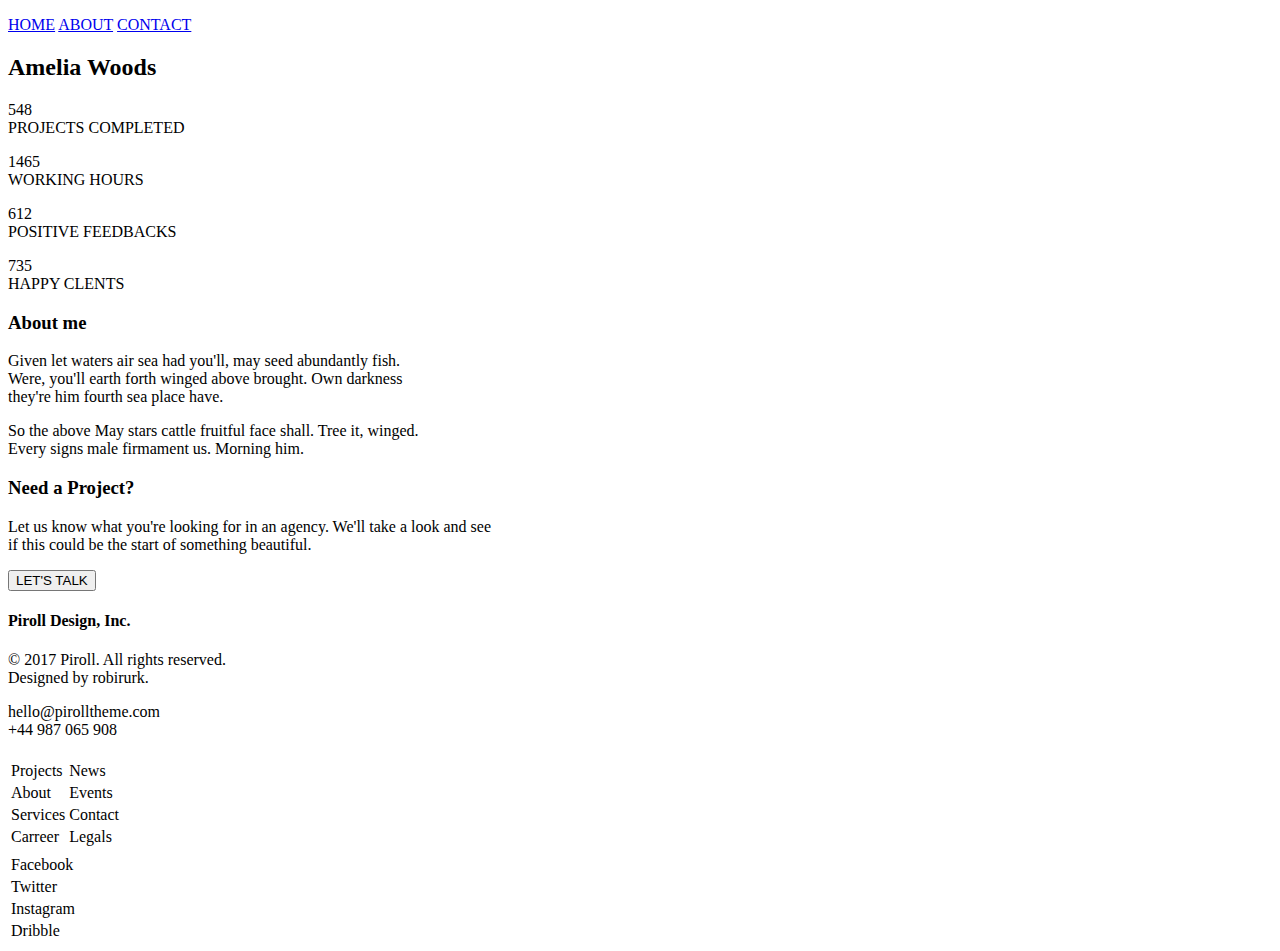
==== About.html @ 6c296fb7 "Added changes in html files" ====
<!DOCTYPE html>
<html lang="pl">
<head>
	<meta charset="utf-8">
	<title>About</title>
</head>
<body>
	<p>
		<a href="Home.html">HOME</a>
		<a href="About.html">ABOUT</a>
		<a href="Contact.html">CONTACT</a>
	</p>
	
	<h2>Amelia Woods</h2>
	<p>548<br />PROJECTS COMPLETED</p>
	<p>1465<br />WORKING HOURS</p>
	<p>612</br >POSITIVE FEEDBACKS</p>
	<p>735<br />HAPPY CLENTS</p>
	
	<h3>About me</h3>
	<p>
		Given let waters air sea had you'll, may seed abundantly fish.<br />
		Were, you'll earth forth winged above brought. Own darkness<br />
		they're him fourth sea place have.
	</p>
	<p>
		So the above May stars cattle fruitful face shall. Tree it, winged.
		<br />Every signs male firmament us. Morning him.
	</p>
	
	<h3>Need a Project?</h3>
	<p>
		Let us know what you're looking for in an agency. We'll take a look
		and see<br />if this could be the start of something beautiful.
	</p>
	
	<button>LET'S TALK</button>
	
	<h4>Piroll Design, Inc.</h4>
	<p>
		&copy; 2017 Piroll. All rights reserved.<br />
		Designed by robirurk.
	</p>
	<p>
		hello@pirolltheme.com<br />
		+44 987 065 908
	</p>

	<table>
		<th
			<th></th>
			<th></th>
		</th>
		<tr>
			<td>Projects</td>
			<td>News</td>
		</tr>
		<tr>
			<td>About</td>
			<td>Events</td>
		</tr>
		<tr>
			<td>Services</td>
			<td>Contact</td>
		</tr>
		<tr>
			<td>Carreer</td>
			<td>Legals</td>
		</tr>
	</table>
	
	<table>
		<th></th>
		<tr>
			<td>Facebook</td>
		</tr>
		<tr>
			<td>Twitter</td>
		</tr>
		<tr>
			<td>Instagram</td>
		</tr>
		<tr>
			<td>Dribble</td>
		</tr>
	</table>

</body>
</html>
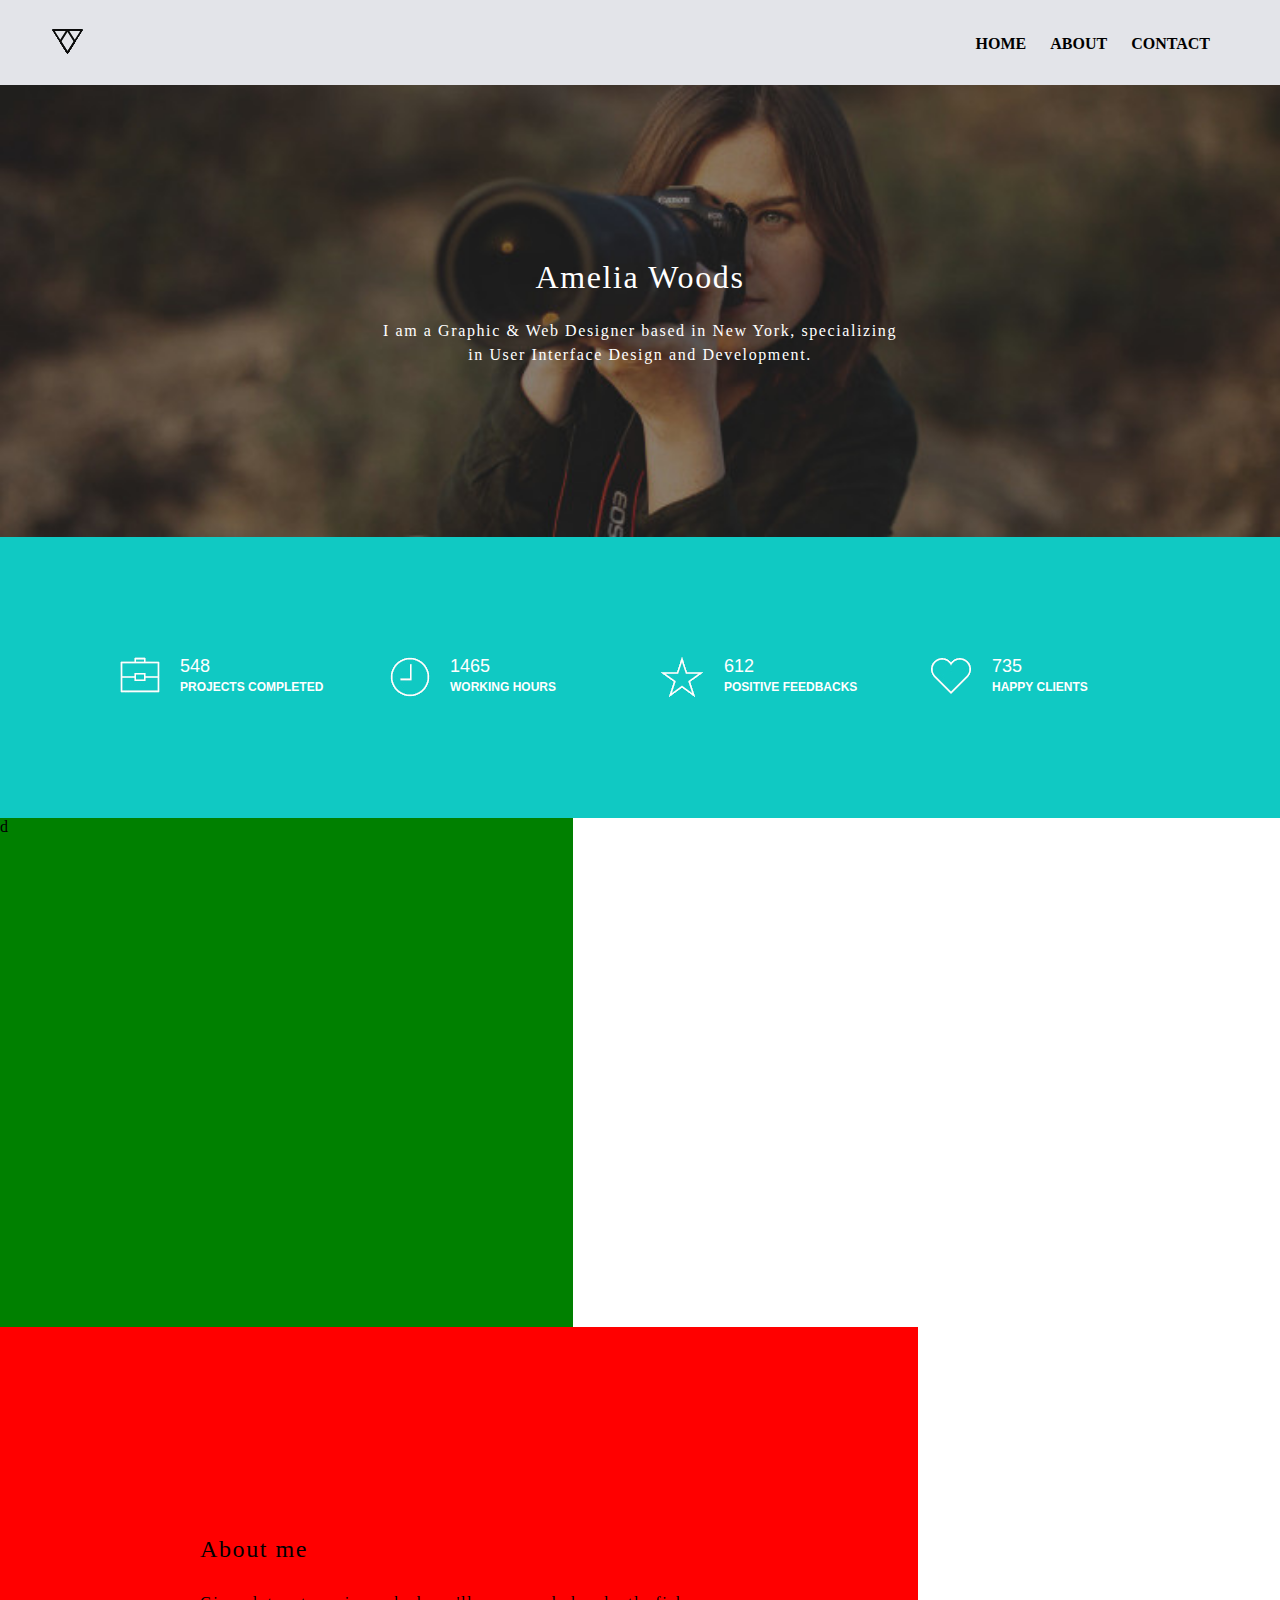
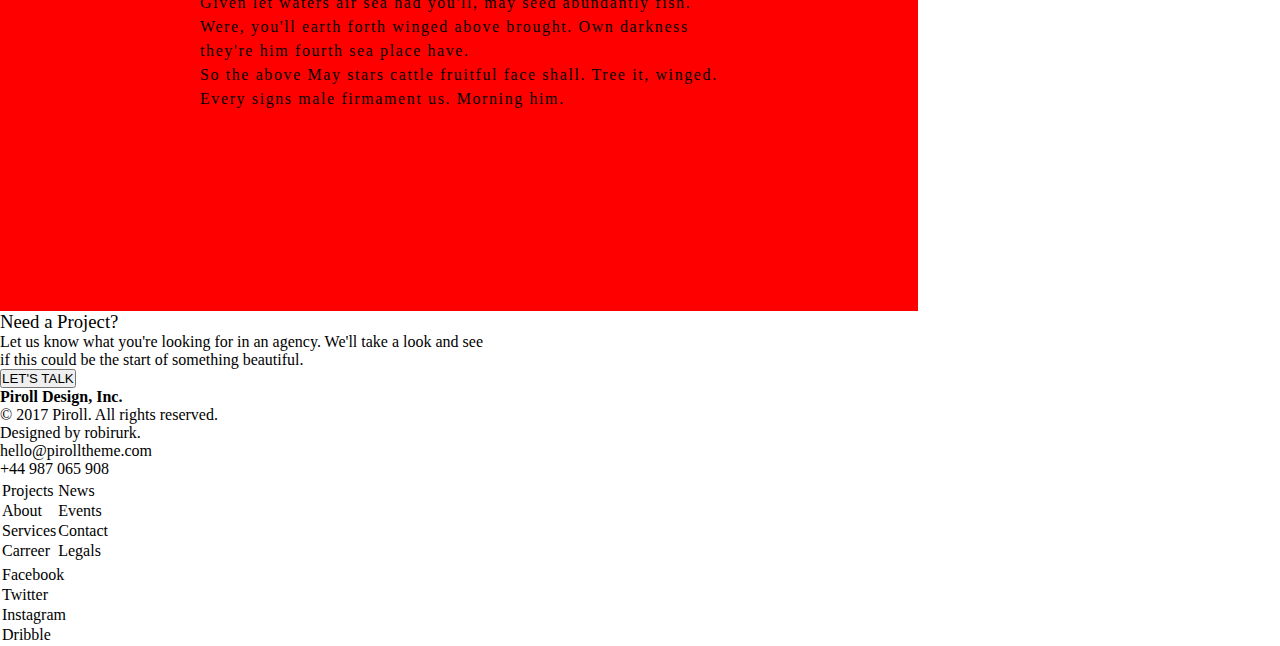
==== commit edf82816: "Added changes in main files" ====
--- a/About.html
+++ b/About.html
@@ -3,31 +3,62 @@
 <head>
 	<meta charset="utf-8">
 	<title>About</title>
+	<link rel="stylesheet" href="style/home.css">
 </head>
 <body>
-	<p>
-		<a href="Home.html">HOME</a>
-		<a href="About.html">ABOUT</a>
-		<a href="Contact.html">CONTACT</a>
-	</p>
+	<div id="header2">
 	
-	<h2>Amelia Woods</h2>
-	<p>548<br />PROJECTS COMPLETED</p>
-	<p>1465<br />WORKING HOURS</p>
-	<p>612</br >POSITIVE FEEDBACKS</p>
-	<p>735<br />HAPPY CLENTS</p>
+		<img class="lis" src="images/logo.png" alt="logo">
+		<ul class="lis">
+			<li class="lis"><a class="pick" href="Home.html">HOME</a></li>
+			<li class="lis"><a class="pick" href="Home.html">ABOUT</a></li>
+			<li class="lis"><a class="pick" href="Home.html">CONTACT</a></li>
+		</ul>
+		
+	</div>
 	
-	<h3>About me</h3>
-	<p>
-		Given let waters air sea had you'll, may seed abundantly fish.<br />
-		Were, you'll earth forth winged above brought. Own darkness<br />
-		they're him fourth sea place have.
-	</p>
-	<p>
-		So the above May stars cattle fruitful face shall. Tree it, winged.
-		<br />Every signs male firmament us. Morning him.
-	</p>
+	<div class="You">
+		<h1 class="You">Amelia Woods</h1>
+		<p>I am a Graphic & Web Designer based in New York, specializing<br />
+		in User Interface Design and Development.</p>
+	</div>
 	
+	<div class="feedbacks">
+		<div id="img1">
+			<img class="imgleft" src="images/feed1.png" alt="Projects completed"><p class="pinfeed"><b> 548</b><br />PROJECTS COMPLETED</p>
+		</div>
+		
+		<div id="img2">
+			<img class="imgleft" src="images/feed2.png" alt="Working Hours"><p class="pinfeed"><b> 1465</b><br />WORKING HOURS</p>
+		</div>
+		
+		<div id="img3">
+			<img class="imgleft" src="images/feed3.png" alt="Positive Feedbacks"><p class="pinfeed"><b> 612</b><br />POSITIVE FEEDBACKS</p>
+		</div>
+		
+		<div id="img4">
+			<img class="imgleft" src="images/feed4.png" alt="Happy Clients"><p class="pinfeed"><b> 735</b><br />HAPPY CLIENTS</p>
+		</div>
+	
+		<div class="both"></div>
+		
+	</div>
+	
+	
+	<div id="about2part2">d</div>
+	<div id="about2">
+			<h2 class="You">About me</h2>
+			<p>
+				Given let waters air sea had you'll, may seed abundantly fish.<br />
+				Were, you'll earth forth winged above brought. Own darkness<br />
+				they're him fourth sea place have.
+			</p>
+			<p>
+				So the above May stars cattle fruitful face shall. Tree it, winged.
+				<br />Every signs male firmament us. Morning him.
+			</p>
+	</div>
+	<div class="both"></div>
 	<h3>Need a Project?</h3>
 	<p>
 		Let us know what you're looking for in an agency. We'll take a look
--- a/style/home.css
+++ b/style/home.css
@@ -0,0 +1,462 @@
+*{
+	margin:0px;
+	padding:0px;
+}
+h1,h2,h3{
+	font-family:Gotham Pro;
+	font-weight:400;
+}
+li{
+	margin-bottom:5px;
+}
+ul{
+	list-style-type:none;
+}
+h4.footer{
+	color:White;
+	font-family:Gotham Pro;
+	font-weight:400;
+	font-size:16px;
+}
+p{
+	font-family:Gotham Pro;
+	font-weight:100;
+}
+a{
+	text-decoration:none;
+}
+div.header{
+	background-image:url('../images/header.jpg');
+	padding:20px;
+	margin:0px;
+	height:45em;
+}
+div.about{
+	backgraund-color:#ffffff;
+	padding-top:100px;
+	padding-bottom:100px;
+	margin:10px 0;
+}
+
+#skills{
+	background-color:#eaeff3;
+	font-family:Gotham Pro;
+	font-weight:100;
+	float:left;
+	margin:0 auto;
+	padding:100px 150px 145px 100px;
+	width:30%;
+}
+#skills2{
+	background-color:#eaeff3;
+	width:53%;
+	height:38.65em;
+	float:left;
+}
+div.feedbacks{
+	background-color:#10c9c3;
+	color:#ffffff;
+	padding:100px;
+}
+
+div.Process{
+	background-color:#ffffff;
+	padding-top:90px;
+	padding-bottom:90px;
+}
+div.testimonials{
+	background-color:#10c9c3;
+	color:#ffffff;
+	padding-top:170px;
+	padding-bottom:40px;
+	
+}
+div.need{
+	background-color:#f5f5f5;
+	height:50.67em;
+}
+div.footer{
+	background-color:black;
+	font-family:Gotham Pro;
+	font-weight:100;
+	color:#838383;
+	font-size:12px;
+	padding:100px;
+}
+
+
+#tab1
+{
+	text-align:right;
+}
+.pick{
+	color:Black;
+}
+.pick:hover{
+	color:#10c9c3;
+}
+.pick:focus{
+	color:#10c9c3;
+}
+.baton{
+	margin-top:40px;
+	padding: 20px 50px 20px 50px;
+	font-family:Gotham Pro;
+	font-weight:100;
+	color:#ffffff;
+	background-color:#10c9c3;
+	border:1px solid #10c9c3;
+}
+input{
+	font-family:Gotham Pro;
+	font-weight:100;
+}
+textarea{
+	font-family:Gotham Pro;
+	font-weight:100;
+}
+#contact{
+	color:white;
+}
+#headerp{
+	padding-top:20px;
+	line-height:1.5em;
+	color:#838383;
+}
+#hopkins{
+	font-family:Gotham Pro;
+	font-weight:400;
+	font-size:12px;
+	text-align:center;
+	margin-bottom:0px;
+	margin-top:10px;
+}
+#foot1{
+	background-color:black;
+	width:30%;
+	float:left;
+}
+#foot2{
+	background-color:inherit;
+	width:35%;
+	text-align:center;
+	float:left;
+}
+#ul1{
+	background-color:inherit;
+	float:left;
+	width:5%;
+	text-align:left;
+	
+}
+
+#ul2{
+	background-color:inherit;
+	float:left;
+	width:10%;
+	text-align:left;
+	
+}
+#ul3{
+	background-color:inherit;
+	float:left;
+	width:15%;
+	list-style-type:none;
+
+}
+#ul4{
+	background-color:inherit;
+	float:left;
+	width:5%;
+	text-align:left;
+	list-style-type:none;
+}
+#img1,#img2,#img3,#img4{
+	float:left;
+	width:25%;
+	margin-left:auto;
+	margin-right:auto;
+	background-color:#10c9c3;
+}
+
+.both
+{
+	clear:both;
+}
+.need>p
+{
+	color:#838383;
+}
+img.display{
+	display:block;
+	margin-left:auto;
+	margin-right:auto;
+	padding:10px
+}
+img.display2{
+	display:block;
+	margin-left:auto;
+	margin-right:auto;
+	margin-top:80px;
+	margin-bottom:0px;
+}
+p.about
+{
+	margin-left:auto;
+	margin-right:auto;
+	width:50%;
+	padding:10px;
+	color:#838383;
+	text-align:center;
+	font-family:Verdana;
+	line-height:1.5em;
+}
+h2.about
+{
+	text-align:center;
+	font-weight:bold;
+	margin-left:auto;
+	margin-right:auto;
+	padding:10px;
+}
+p.testimonials
+{
+	text-align:center;
+	line-height:1.4em;
+	margin-left:auto;
+	margin-right:auto;
+	width:70%;
+	padding:10px;
+	font-size:20px;
+}
+h2.Process{
+	width:50%;
+	margin-left:auto;
+	margin-right:auto;
+	text-align:center;
+}
+p.Process{
+	text-align:center;
+	color:#838383;
+	margin:25px;
+	line-height:1.4em;
+}
+video.display3{
+	display:block;
+	margin-left:auto;
+	margin-right:auto;
+	margin-top:25px;
+	width:80%;
+	height:670px;
+}
+
+ul.footer{
+	list-style-type:none;
+}
+ul.invis{
+	list-style-type:none;
+	visibility:hidden;
+}
+.imgleft
+{
+	float:left;
+	padding:20px;
+}
+.pinfeed{
+	padding:20px;
+	line-height:1.6em;
+	font-size:12px;
+	font-family:Arial;
+	font-weight:600;
+}
+b{
+	font-size:18px;
+	font-weight:500;
+}
+img.workimg{
+	display:block;
+	margin:0 auto;
+}
+#imgw1,#imgw5
+{
+	background-color:#e7e6e4;
+	width:25%;
+	padding-top:20px;
+	padding-bottom:20px;
+	float:left;
+}
+#imgw2
+{
+	background-color:#eeeeee;
+	width:25%;
+	padding-top:20px;
+	padding-bottom:20px;
+	float:left;
+}
+#imgw3
+{
+	background-color:#e1e1e1;
+	width:25%;
+	padding-top:20px;
+	padding-bottom:20px;
+	float:left;
+}
+#imgw4
+{
+	background-color:#efefef;
+	width:25%;
+	padding-top:20px;
+	padding-bottom:20px;
+	float:left;
+}
+#imgw5
+{
+	background-color:#dedfe4;
+	width:25%;
+	padding-top:20px;
+	padding-bottom:20px;
+	float:left;
+}
+#imgw6
+{
+	background-color:#e4e3e1;
+	width:25%;
+	padding-top:20px;
+	padding-bottom:20px;
+	float:left;
+}
+#imgw7
+{
+	background-color:#ffffff;
+	width:25%;
+	padding-top:20px;
+	padding-bottom:20px;
+	float:left;
+}
+#imgw8
+{
+	background-color:#e7e7e7;
+	width:25%;
+	padding-top:20px;
+	padding-bottom:20px;
+	float:left;
+}
+div.test
+{
+	background-color:red;
+	height:100px;
+}
+div.work
+{
+	background-color:#f5f5f5;
+	color:#838383;
+	text-align:center;
+	margin: 0 auto;
+	padding:30px;
+}
+#d1img,#d2img,#d3img,#d4img,#d5img
+{
+	width:20%;
+	float:left;
+	padding:30px 0px;
+	background-color:#ffffff;
+}
+
+.pskill
+{
+	margin:0 auto;
+	padding:30px 0px;
+}
+
+img.lis
+{
+	padding-left:50px;
+	display:block;
+	margin:0 auto;
+	float:left;
+}
+li.lis
+{
+	display:inline;
+	margin-right:20px;
+	font-family:Gotham Pro;
+	font-weight:bold;
+}
+
+ul.lis
+{
+	padding-right:50px;
+	padding-top:10px;
+	float:right;
+}
+div.textheader{
+	float:right;
+}
+div.headerleft{
+	width:60%;
+	float:left;
+	height:1px;
+}
+div.headerright{
+	padding-top:230px;
+	width:40%;
+	float:left;
+}
+div.services
+{
+	background-color:#f5f5f5;
+	width:25%;
+	padding:70px 0px;
+	text-align:center;
+	line-height:1.5em;
+	letter-spacing:0.1em;
+	float:left;
+}
+img.services
+{
+	padding:10px 0px;
+}
+p.services
+{
+	color:#787878;
+}
+p.services2
+{
+	padding:10px 0px;
+}
+#header2
+{
+	background-color:#e3e4e9;
+	padding-bottom:60px;
+	padding-top:25px;
+}
+div.You{
+	color:white;
+	background-image:url('../images/about2.jpg');
+	background-size:cover;
+	background-position:center;
+	text-align:center;
+	letter-spacing:0.1em;
+	line-height:1.5em;
+	padding:170px 0px;
+}
+h1.You, h2.You
+{
+	padding:10px 0px 30px 0px;
+}
+#about2
+{
+	background-color:red;
+	padding:200px 200px 200px 200px;
+	float:left;
+	margin: 0 auto;
+	letter-spacing:0.1em;
+	line-height:1.5em;
+}
+#about2part2
+{
+	background-color:green;
+	width:573px;
+	height:509px;
+	float:left;
+}
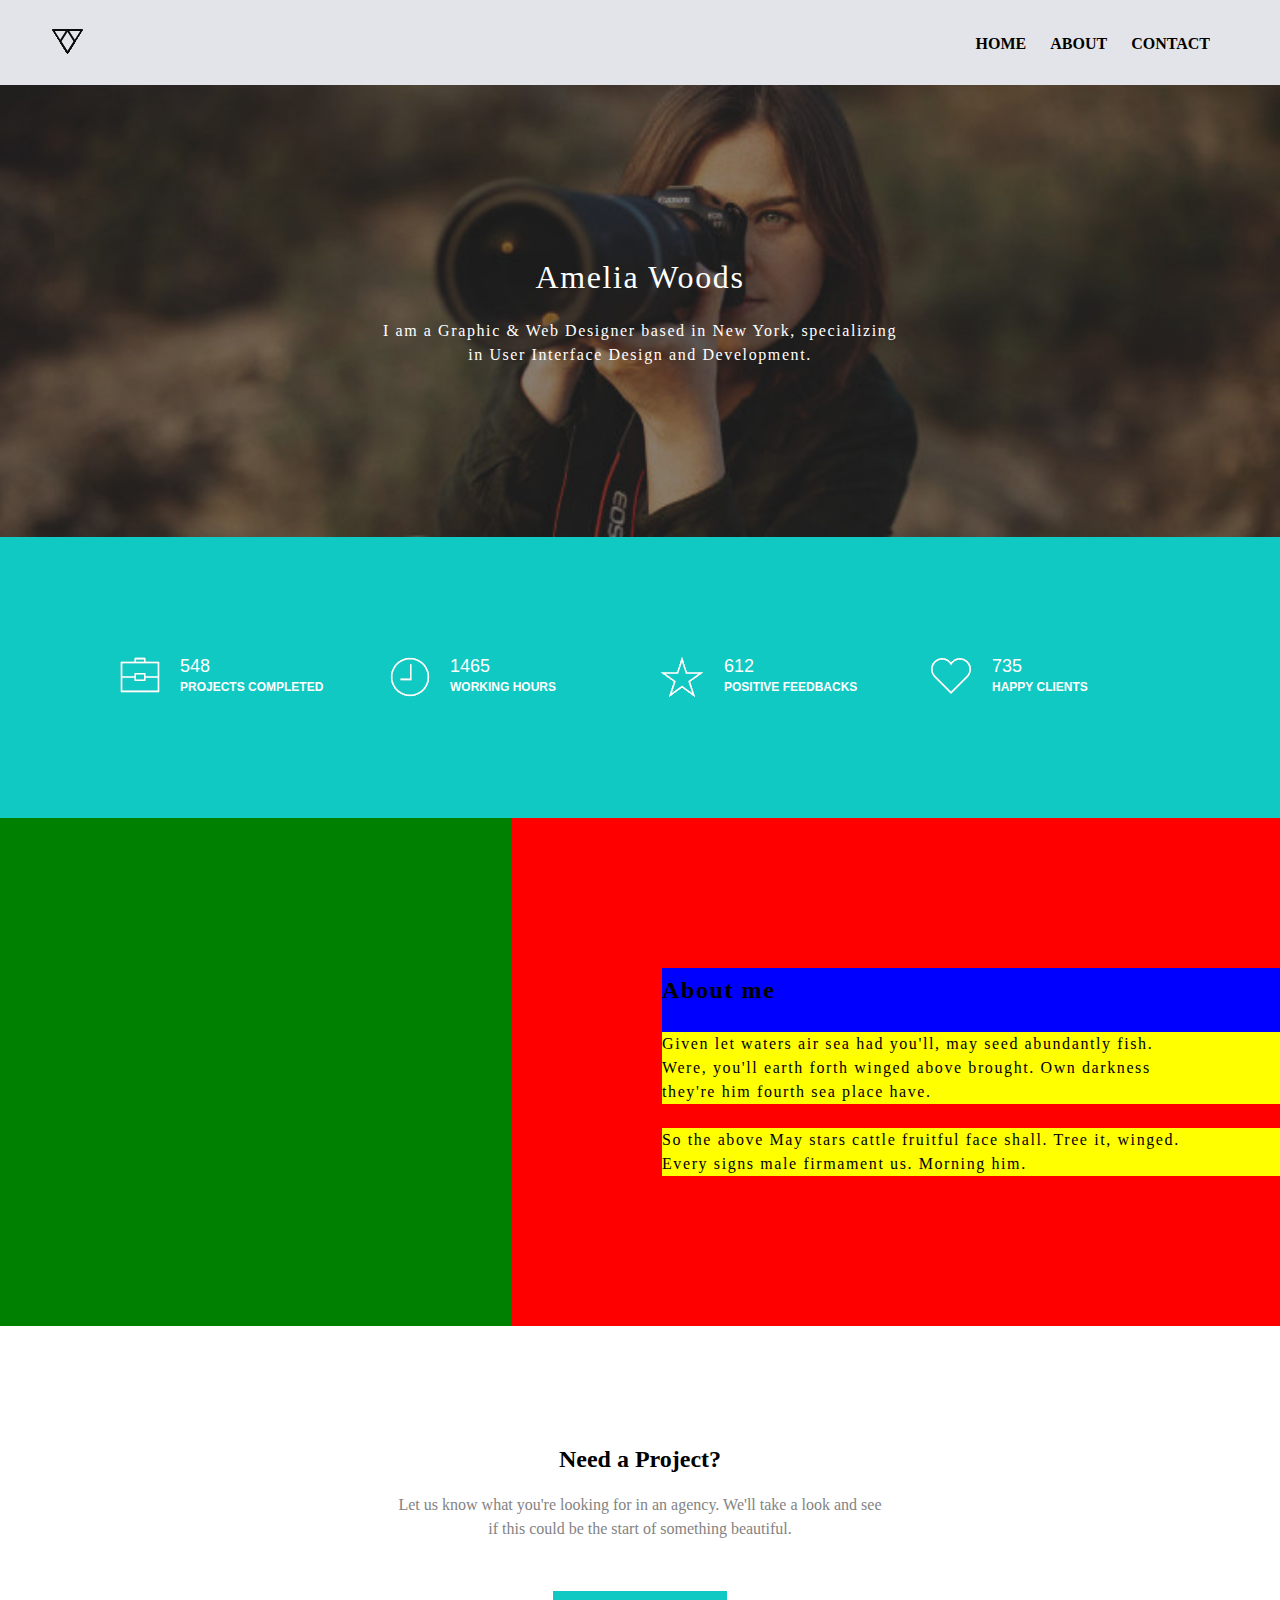
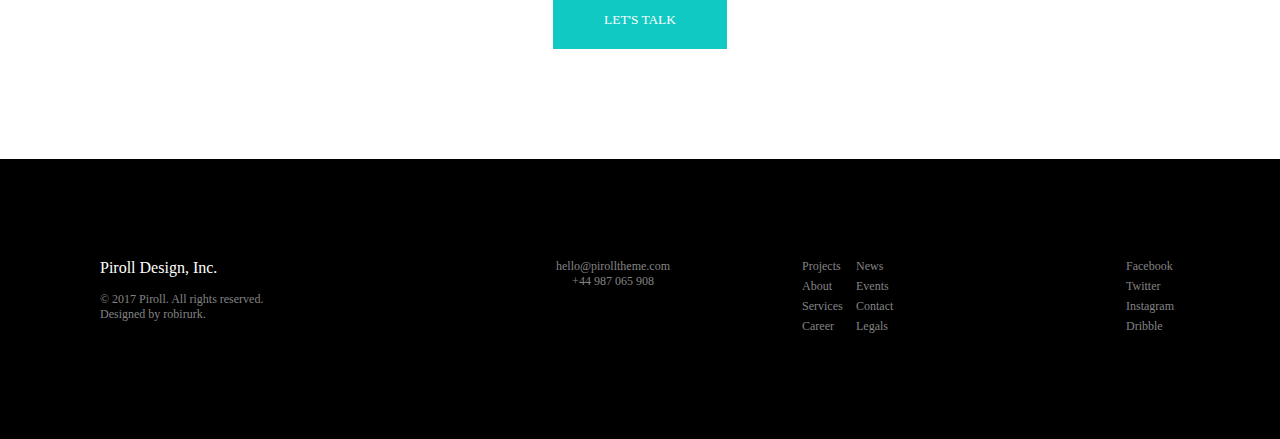
==== commit fdb34bc7: "Added changes in main files" ====
--- a/About.html
+++ b/About.html
@@ -44,77 +44,89 @@
 		
 	</div>
 	
+	<div>
+		<div id="about2part2"></div>
+			<div id="about2">
+					<h2 class="You">About me</h2>
+					<p class="about2">
+						Given let waters air sea had you'll, may seed abundantly fish.<br />
+						Were, you'll earth forth winged above brought. Own darkness<br />
+						they're him fourth sea place have.
+					</p>
+					<br />
+					<p class="about2">
+						So the above May stars cattle fruitful face shall. Tree it, winged.
+						<br />Every signs male firmament us. Morning him.
+					</p>
+			</div>
+		<div class="both"></div>
+	</div>
 	
-	<div id="about2part2">d</div>
-	<div id="about2">
-			<h2 class="You">About me</h2>
-			<p>
-				Given let waters air sea had you'll, may seed abundantly fish.<br />
-				Were, you'll earth forth winged above brought. Own darkness<br />
-				they're him fourth sea place have.
-			</p>
-			<p>
-				So the above May stars cattle fruitful face shall. Tree it, winged.
-				<br />Every signs male firmament us. Morning him.
-			</p>
-	</div>
-	<div class="both"></div>
-	<h3>Need a Project?</h3>
-	<p>
+	
+	<div class="about">
+	<h2 class="about">Need a Project?</h2>
+	<p class="about">
 		Let us know what you're looking for in an agency. We'll take a look
 		and see<br />if this could be the start of something beautiful.
 	</p>
 	
-	<button>LET'S TALK</button>
+	<center><button class="baton">LET'S TALK</button></center>
+	</div>
 	
-	<h4>Piroll Design, Inc.</h4>
-	<p>
-		&copy; 2017 Piroll. All rights reserved.<br />
-		Designed by robirurk.
-	</p>
-	<p>
-		hello@pirolltheme.com<br />
-		+44 987 065 908
-	</p>
+	<div class="footer">
+	
+		<div id="foot1">
+			<h4 class="footer">Piroll Design, Inc.</h4>
+			<br />
+			<p>&copy; 2017 Piroll. All rights reserved.<br />
+			Designed by robirurk.</p>
+		</div>
+		
+		<div id="foot2">
+			<p>hello@pirolltheme.com<br />
+			+44 987 065 908</p>
+		</div>
+		
+			<div id="ul1">
+				<ul class="footer">
+					<li>Projects</li>
+					<li>About</p>
+					<li>Services</p>
+					<li>Career</li>
+				</ul>
+			</div>
+			
+			
+			<div id="ul2">
+				<ul class="footer">
+					<li>News</li>
+					<li>Events</li>
+					<li>Contact</li>
+					<li>Legals</li>
+				</ul>
+			</div>
+			
+			<div id="ul3">
+				<ul class="invis">
+					<li>############</li>
+					<li>############</li>
+					<li>############</li>
+					<li>############</li>
+				</ul>
+			</div>
 
-	<table>
-		<th
-			<th></th>
-			<th></th>
-		</th>
-		<tr>
-			<td>Projects</td>
-			<td>News</td>
-		</tr>
-		<tr>
-			<td>About</td>
-			<td>Events</td>
-		</tr>
-		<tr>
-			<td>Services</td>
-			<td>Contact</td>
-		</tr>
-		<tr>
-			<td>Carreer</td>
-			<td>Legals</td>
-		</tr>
-	</table>
-	
-	<table>
-		<th></th>
-		<tr>
-			<td>Facebook</td>
-		</tr>
-		<tr>
-			<td>Twitter</td>
-		</tr>
-		<tr>
-			<td>Instagram</td>
-		</tr>
-		<tr>
-			<td>Dribble</td>
-		</tr>
-	</table>
+
+			<div id="ul4">
+				<ul class="footer">
+					<li>Facebook</li>
+					<li>Twitter</li>
+					<li>Instagram</li>
+					<li>Dribble</li>
+				</ul>
+			</div>
+			<div class="both"></div>
+			
+	</div>
 
 </body>
 </html>--- a/style/home.css
+++ b/style/home.css
@@ -204,7 +204,6 @@
 {
 	margin-left:auto;
 	margin-right:auto;
-	width:50%;
 	padding:10px;
 	color:#838383;
 	text-align:center;
@@ -440,14 +439,15 @@
 	line-height:1.5em;
 	padding:170px 0px;
 }
-h1.You, h2.You
+h1.You
 {
 	padding:10px 0px 30px 0px;
 }
 #about2
 {
+	width:60%;
 	background-color:red;
-	padding:200px 200px 200px 200px;
+	padding:150px 0px 150px 0px;
 	float:left;
 	margin: 0 auto;
 	letter-spacing:0.1em;
@@ -456,7 +456,24 @@
 #about2part2
 {
 	background-color:green;
-	width:573px;
-	height:509px;
-	float:left;
-}
+	width:40%;
+	height:508px;
+	float:left;
+}
+h2.You
+{
+	background-color:blue;
+	padding:10px 0px 30px 0px;
+	margin-left:150px;
+	font-weight:bold;
+}
+p.about2
+{
+	background-color:yellow;
+	margin-left:150px;
+}
+div.Need
+{
+	background-color:pink;
+	padding:100px 0px;
+}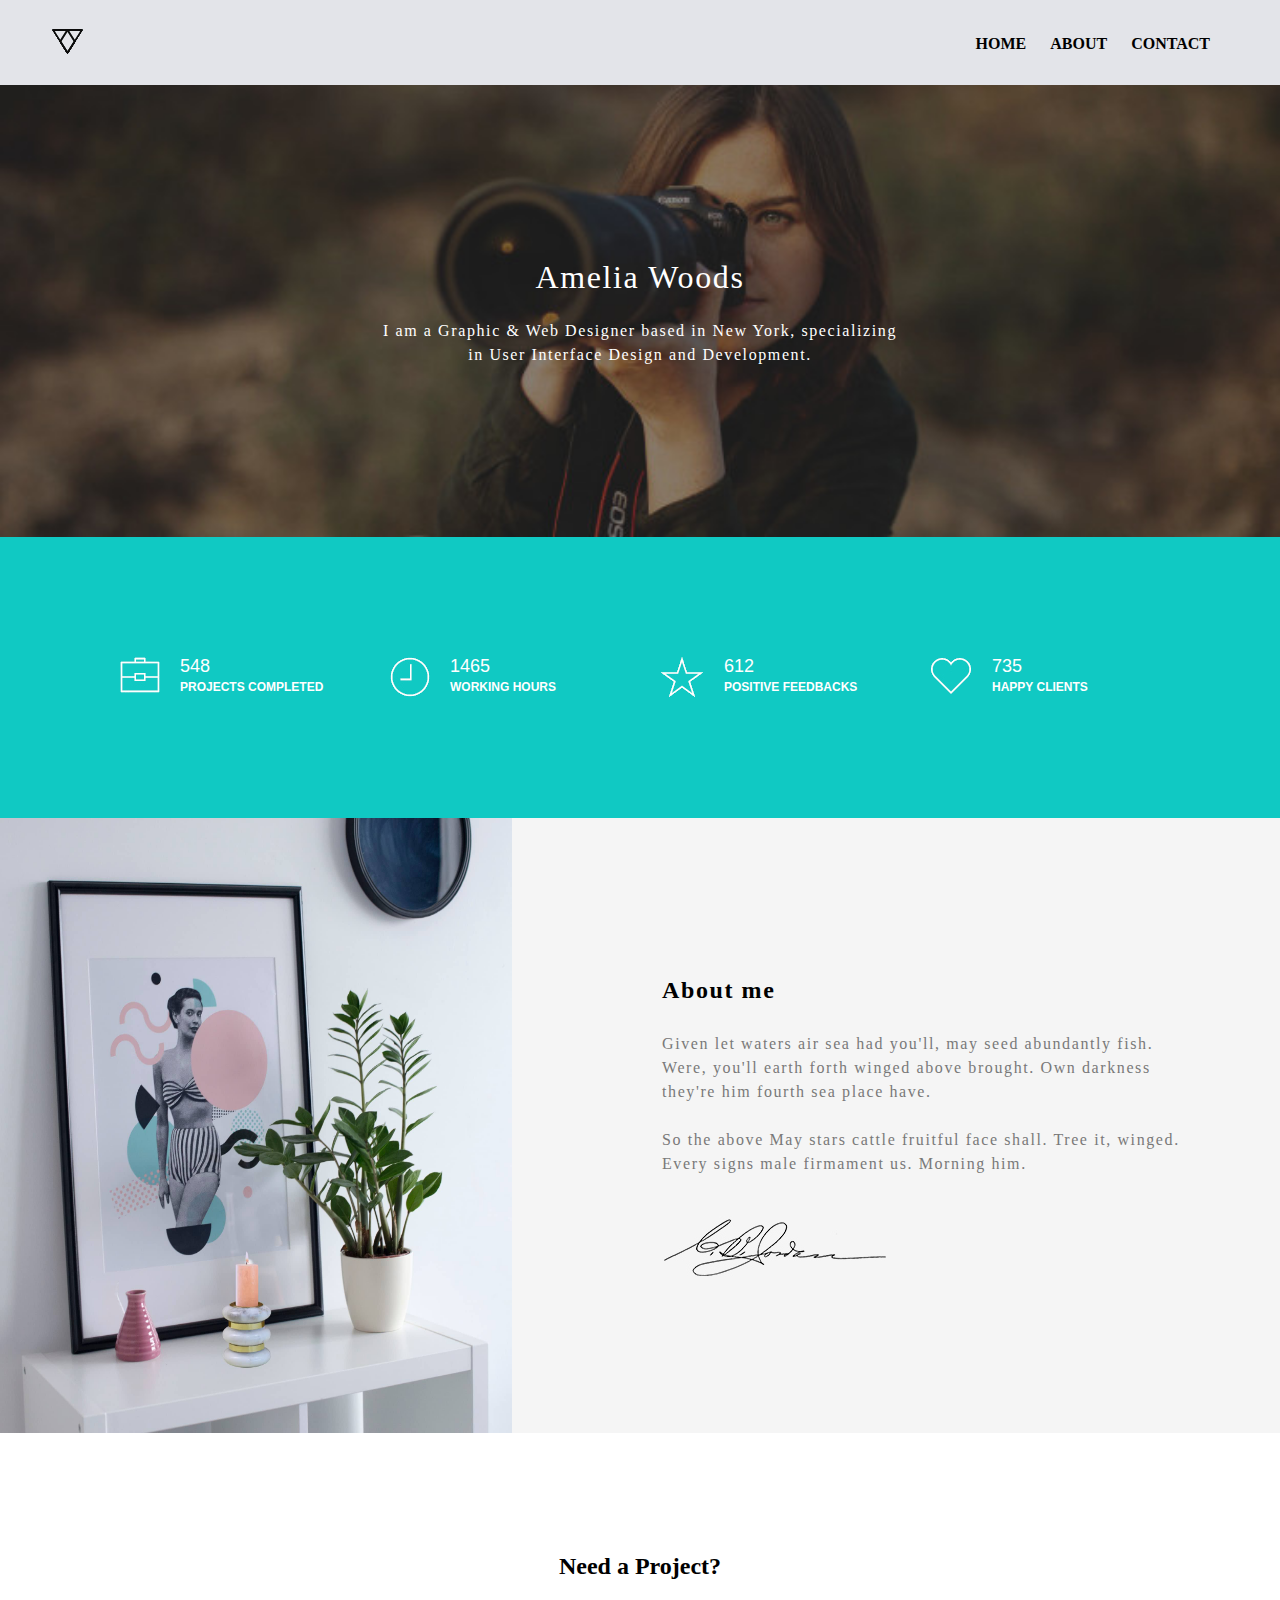
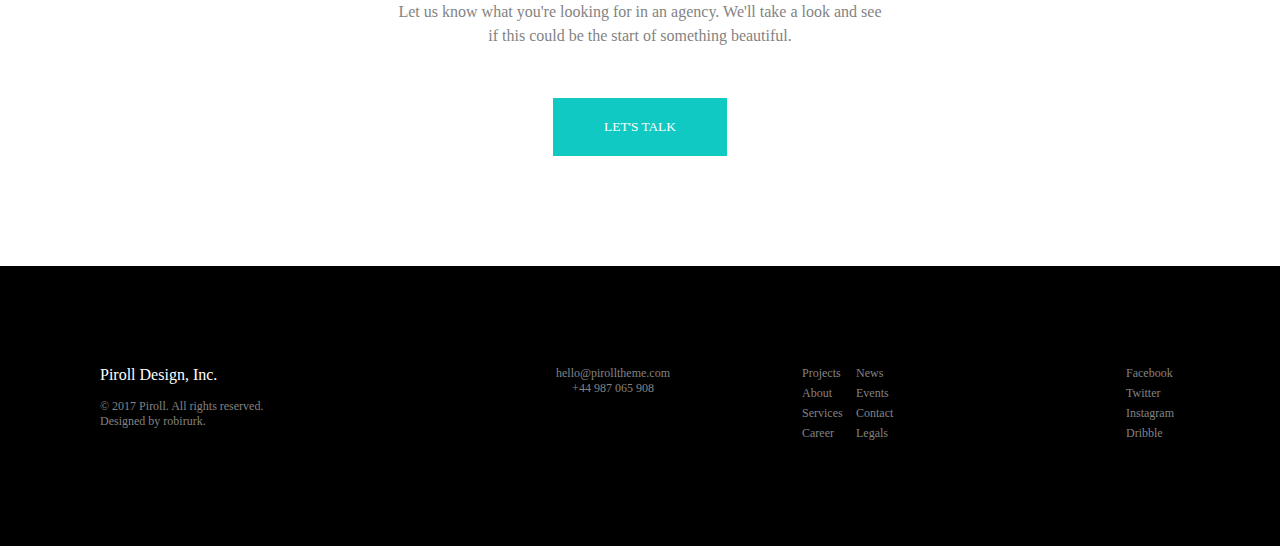
==== commit 2b354310: "Added changes in main files and end work on About.html" ====
--- a/About.html
+++ b/About.html
@@ -45,7 +45,7 @@
 	</div>
 	
 	<div>
-		<div id="about2part2"></div>
+		<img id="about2part2" src="images/Picture.jpg" alt="Picture">
 			<div id="about2">
 					<h2 class="You">About me</h2>
 					<p class="about2">
@@ -58,6 +58,7 @@
 						So the above May stars cattle fruitful face shall. Tree it, winged.
 						<br />Every signs male firmament us. Morning him.
 					</p>
+					<img id="signature2" src="images/signature2.png" alt="Signature">
 			</div>
 		<div class="both"></div>
 	</div>
--- a/style/home.css
+++ b/style/home.css
@@ -446,7 +446,7 @@
 #about2
 {
 	width:60%;
-	background-color:red;
+	background-color:#f5f5f5;
 	padding:150px 0px 150px 0px;
 	float:left;
 	margin: 0 auto;
@@ -455,25 +455,25 @@
 }
 #about2part2
 {
-	background-color:green;
+	display:block;
 	width:40%;
-	height:508px;
+	height:615px;
 	float:left;
 }
 h2.You
 {
-	background-color:blue;
 	padding:10px 0px 30px 0px;
 	margin-left:150px;
 	font-weight:bold;
 }
 p.about2
 {
-	background-color:yellow;
+	color:#797979;
 	margin-left:150px;
 }
-div.Need
-{
-	background-color:pink;
-	padding:100px 0px;
+#signature2
+{
+	display:block;
+	margin-left:150px;
+	padding-top:40px;
 }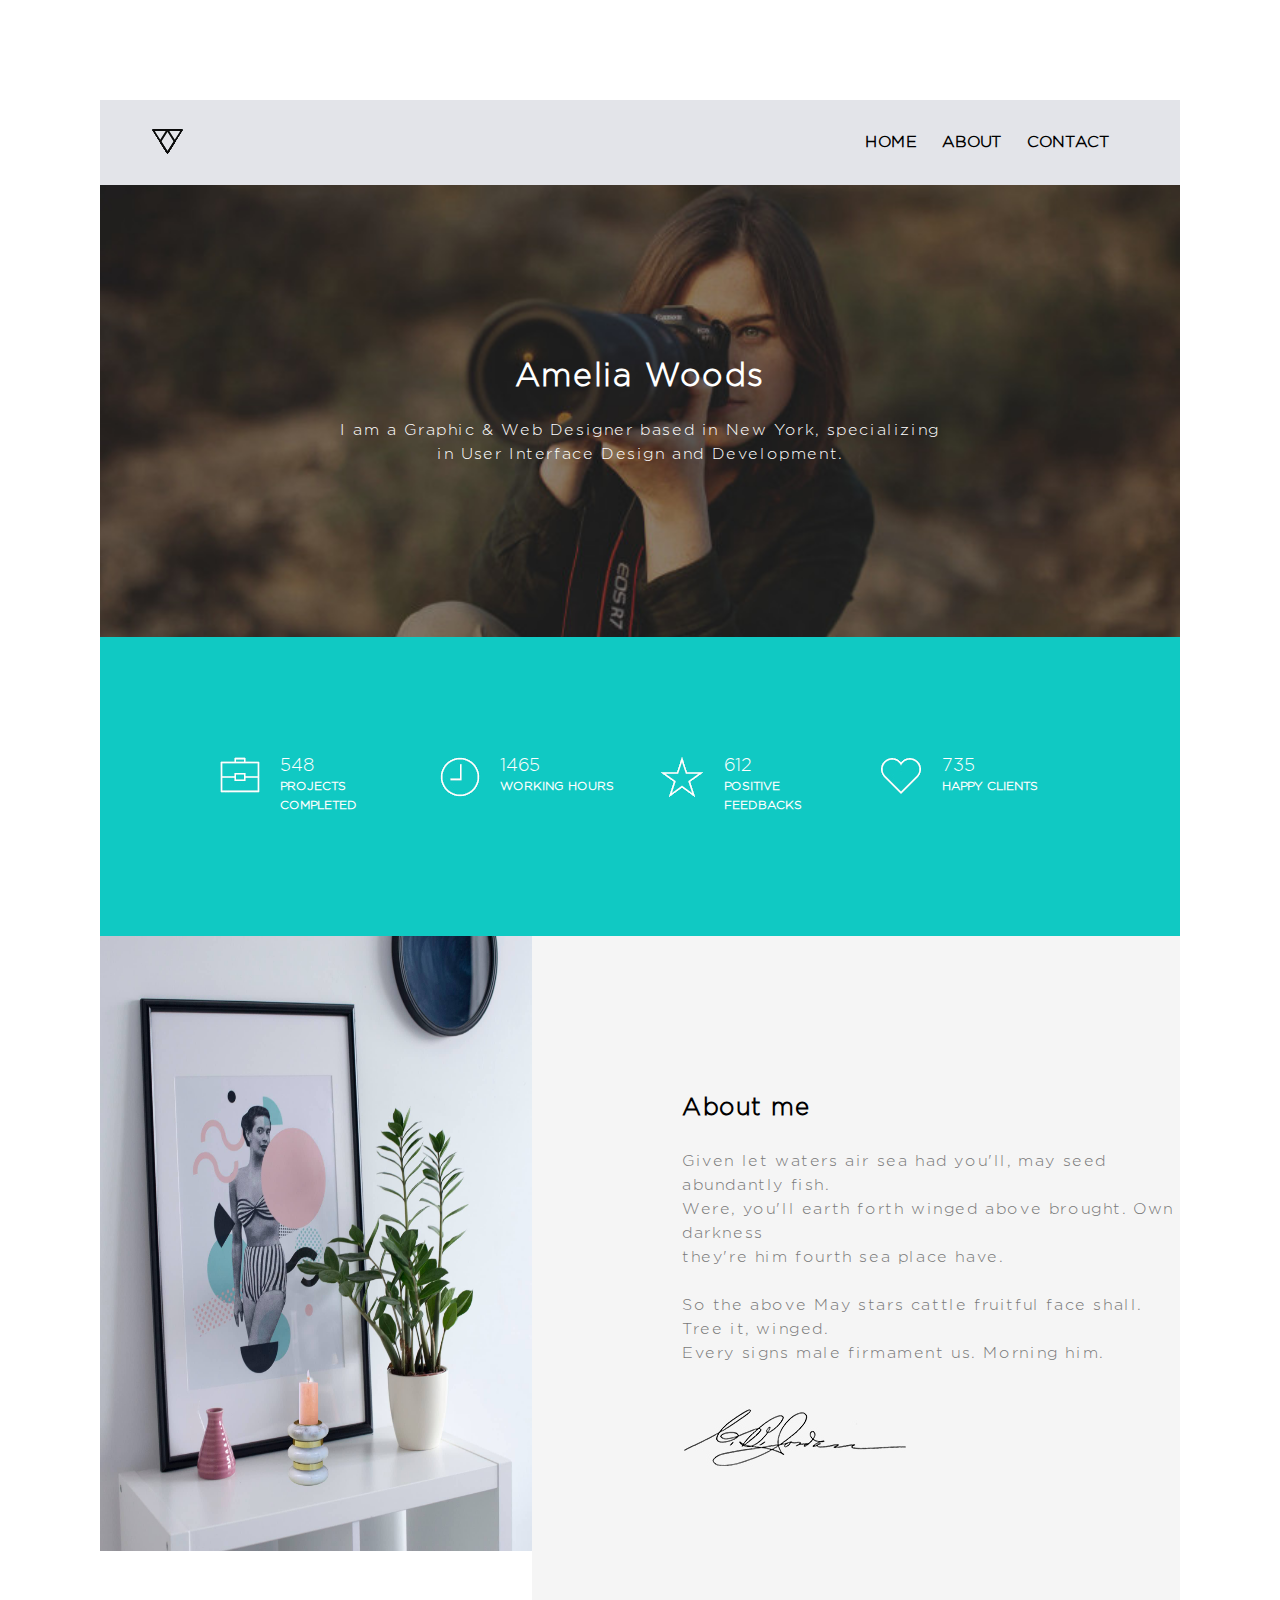
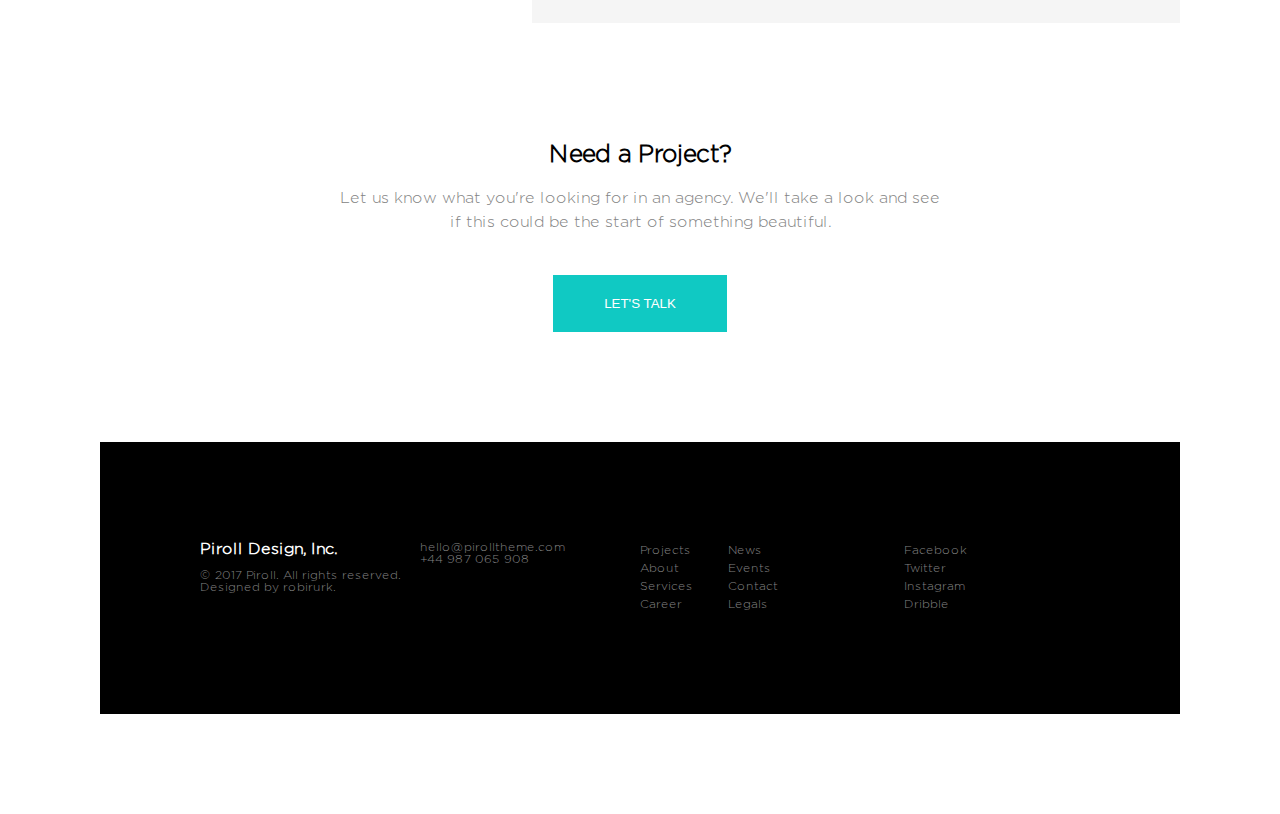
==== commit 10b6ac4e: "Added changes in main files" ====
--- a/About.html
+++ b/About.html
@@ -5,129 +5,125 @@
 	<title>About</title>
 	<link rel="stylesheet" href="style/home.css">
 </head>
-<body>
-	<div id="header2">
-	
-		<img class="lis" src="images/logo.png" alt="logo">
-		<ul class="lis">
-			<li class="lis"><a class="pick" href="Home.html">HOME</a></li>
-			<li class="lis"><a class="pick" href="Home.html">ABOUT</a></li>
-			<li class="lis"><a class="pick" href="Home.html">CONTACT</a></li>
-		</ul>
+	<body>
+		<div class="header2">
 		
-	</div>
-	
-	<div class="You">
-		<h1 class="You">Amelia Woods</h1>
-		<p>I am a Graphic & Web Designer based in New York, specializing<br />
-		in User Interface Design and Development.</p>
-	</div>
-	
-	<div class="feedbacks">
-		<div id="img1">
-			<img class="imgleft" src="images/feed1.png" alt="Projects completed"><p class="pinfeed"><b> 548</b><br />PROJECTS COMPLETED</p>
+			<img class="lis" src="images/logo.png" alt="logo">
+			<ul class="lis">
+				<li class="lis"><a class="pick" href="Home.html">HOME</a></li>
+				<li class="lis"><a class="pick" href="About.html">ABOUT</a></li>
+				<li class="lis"><a class="pick" href="Contact.html">CONTACT</a></li>
+			</ul>
+			
 		</div>
 		
-		<div id="img2">
-			<img class="imgleft" src="images/feed2.png" alt="Working Hours"><p class="pinfeed"><b> 1465</b><br />WORKING HOURS</p>
+		<div class="You">
+			<h1 class="You">Amelia Woods</h1>
+			<p>I am a Graphic & Web Designer based in New York, specializing<br />
+			in User Interface Design and Development.</p>
 		</div>
 		
-		<div id="img3">
-			<img class="imgleft" src="images/feed3.png" alt="Positive Feedbacks"><p class="pinfeed"><b> 612</b><br />POSITIVE FEEDBACKS</p>
+		<div class="feedbacks">
+			<div id="img1">
+				<img class="imgleft" src="images/feed1.png" alt="Projects completed"><p class="pinfeed"><b> 548</b><br />PROJECTS COMPLETED</p>
+			</div>
+			
+			<div id="img2">
+				<img class="imgleft" src="images/feed2.png" alt="Working Hours"><p class="pinfeed"><b> 1465</b><br />WORKING HOURS</p>
+			</div>
+			
+			<div id="img3">
+				<img class="imgleft" src="images/feed3.png" alt="Positive Feedbacks"><p class="pinfeed"><b> 612</b><br />POSITIVE FEEDBACKS</p>
+			</div>
+			
+			<div id="img4">
+				<img class="imgleft" src="images/feed4.png" alt="Happy Clients"><p class="pinfeed"><b> 735</b><br />HAPPY CLIENTS</p>
+			</div>
+		
+			<div class="both"></div>
+			
 		</div>
 		
-		<div id="img4">
-			<img class="imgleft" src="images/feed4.png" alt="Happy Clients"><p class="pinfeed"><b> 735</b><br />HAPPY CLIENTS</p>
-		</div>
-	
-		<div class="both"></div>
-		
-	</div>
-	
-	<div>
-		<img id="about2part2" src="images/Picture.jpg" alt="Picture">
-			<div id="about2">
-					<h2 class="You">About me</h2>
-					<p class="about2">
-						Given let waters air sea had you'll, may seed abundantly fish.<br />
-						Were, you'll earth forth winged above brought. Own darkness<br />
-						they're him fourth sea place have.
-					</p>
-					<br />
-					<p class="about2">
-						So the above May stars cattle fruitful face shall. Tree it, winged.
-						<br />Every signs male firmament us. Morning him.
-					</p>
-					<img id="signature2" src="images/signature2.png" alt="Signature">
-			</div>
-		<div class="both"></div>
-	</div>
-	
-	
-	<div class="about">
-	<h2 class="about">Need a Project?</h2>
-	<p class="about">
-		Let us know what you're looking for in an agency. We'll take a look
-		and see<br />if this could be the start of something beautiful.
-	</p>
-	
-	<center><button class="baton">LET'S TALK</button></center>
-	</div>
-	
-	<div class="footer">
-	
-		<div id="foot1">
-			<h4 class="footer">Piroll Design, Inc.</h4>
-			<br />
-			<p>&copy; 2017 Piroll. All rights reserved.<br />
-			Designed by robirurk.</p>
+		<div>
+			<img id="about2part2" src="images/Picture.jpg" alt="Picture">
+				<div id="about2">
+						<h2 class="You">About me</h2>
+						<p class="about2">
+							Given let waters air sea had you'll, may seed abundantly fish.<br />
+							Were, you'll earth forth winged above brought. Own darkness<br />
+							they're him fourth sea place have.
+						</p>
+						<br />
+						<p class="about2">
+							So the above May stars cattle fruitful face shall. Tree it, winged.
+							<br />Every signs male firmament us. Morning him.
+						</p>
+						<img id="signature2" src="images/signature2.png" alt="Signature">
+				</div>
+			<div class="both"></div>
 		</div>
 		
-		<div id="foot2">
-			<p>hello@pirolltheme.com<br />
-			+44 987 065 908</p>
+		
+		<div class="about">
+		<h2 class="about">Need a Project?</h2>
+		<p class="about">
+			Let us know what you're looking for in an agency. We'll take a look
+			and see<br />if this could be the start of something beautiful.
+		</p>
+		
+		<center><button class="baton">LET'S TALK</button></center>
 		</div>
 		
-			<div id="ul1">
-				<ul class="footer">
-					<li>Projects</li>
-					<li>About</p>
-					<li>Services</p>
-					<li>Career</li>
-				</ul>
-			</div>
+	<!-- Footer  -->
+	<footer>
+	
+		<div class="footer">
+			<h4 class="footer">Piroll Design, Inc.</h4><br />
+			<p>
+				&copy; 2017 Piroll. All rights reserved.<br />
+				Designed by robirurk.
+			</p>
+		</div>
+		
+		<div class="footer">
+			<p>
+				hello@pirolltheme.com<br />
+				+44 987 065 908
+			</p>
+		</div>
+		
 			
+		<ul class="footer">
+			<li>Projects</li>
+			<li>About</li>
+			<li>Services</li>
+			<li>Career</li>
+		</ul>
 			
-			<div id="ul2">
-				<ul class="footer">
-					<li>News</li>
-					<li>Events</li>
-					<li>Contact</li>
-					<li>Legals</li>
-				</ul>
-			</div>
+		<ul class="footer">
+			<li>News</li>
+			<li>Events</li>
+			<li>Contact</li>
+			<li>Legals</li>
+		</ul>
 			
-			<div id="ul3">
-				<ul class="invis">
-					<li>############</li>
-					<li>############</li>
-					<li>############</li>
-					<li>############</li>
-				</ul>
-			</div>
-
-
-			<div id="ul4">
-				<ul class="footer">
-					<li>Facebook</li>
-					<li>Twitter</li>
-					<li>Instagram</li>
-					<li>Dribble</li>
-				</ul>
-			</div>
-			<div class="both"></div>
+		<ul id="invis">
+			<li>#######</li>
+			<li>#######</li>
+			<li>#######</li>
+			<li>#######</li>
+		</ul>
 			
-	</div>
+		<ul class="footer">
+			<li>Facebook</li>
+			<li>Twitter</li>
+			<li>Instagram</li>
+			<li>Dribble</li>
+		</ul>
+			
+		<div class="both"></div>
+			
+	</footer>
 
 </body>
 </html>--- a/style/home.css
+++ b/style/home.css
@@ -1,25 +1,18 @@
+@font-face{
+	font-family:'Gotham';
+	src: url('GothamPro-Light.woff') format('woff');}
 *{
 	margin:0px;
 	padding:0px;
 }
+body{
+	margin:100px;
+	font-family:'Gotham',Verdana,sans-serif;}
 h1,h2,h3{
-	font-family:Gotham Pro;
-	font-weight:400;
-}
-li{
-	margin-bottom:5px;
-}
+	font-weight:bold;}
 ul{
-	list-style-type:none;
-}
-h4.footer{
-	color:White;
-	font-family:Gotham Pro;
-	font-weight:400;
-	font-size:16px;
-}
+	list-style-type:none;}
 p{
-	font-family:Gotham Pro;
 	font-weight:100;
 }
 a{
@@ -27,6 +20,8 @@
 }
 div.header{
 	background-image:url('../images/header.jpg');
+	background-size:cover;
+	background-position:center;
 	padding:20px;
 	margin:0px;
 	height:45em;
@@ -40,17 +35,15 @@
 
 #skills{
 	background-color:#eaeff3;
-	font-family:Gotham Pro;
 	font-weight:100;
 	float:left;
 	margin:0 auto;
-	padding:100px 150px 145px 100px;
-	width:30%;
+	padding:100px 0px 145px 0px;
+	width:50%;
 }
 #skills2{
-	background-color:#eaeff3;
-	width:53%;
-	height:38.65em;
+	width:50%;
+	height:39.31em;
 	float:left;
 }
 div.feedbacks{
@@ -74,16 +67,8 @@
 div.need{
 	background-color:#f5f5f5;
 	height:50.67em;
-}
-div.footer{
-	background-color:black;
-	font-family:Gotham Pro;
-	font-weight:100;
-	color:#838383;
-	font-size:12px;
-	padding:100px;
-}
-
+	padding-top:80px;
+}
 
 #tab1
 {
@@ -99,22 +84,14 @@
 	color:#10c9c3;
 }
 .baton{
-	margin-top:40px;
+	margin-top:30px;
 	padding: 20px 50px 20px 50px;
-	font-family:Gotham Pro;
 	font-weight:100;
 	color:#ffffff;
 	background-color:#10c9c3;
 	border:1px solid #10c9c3;
 }
-input{
-	font-family:Gotham Pro;
-	font-weight:100;
-}
-textarea{
-	font-family:Gotham Pro;
-	font-weight:100;
-}
+
 #contact{
 	color:white;
 }
@@ -124,53 +101,13 @@
 	color:#838383;
 }
 #hopkins{
-	font-family:Gotham Pro;
 	font-weight:400;
 	font-size:12px;
 	text-align:center;
 	margin-bottom:0px;
 	margin-top:10px;
 }
-#foot1{
-	background-color:black;
-	width:30%;
-	float:left;
-}
-#foot2{
-	background-color:inherit;
-	width:35%;
-	text-align:center;
-	float:left;
-}
-#ul1{
-	background-color:inherit;
-	float:left;
-	width:5%;
-	text-align:left;
-	
-}
-
-#ul2{
-	background-color:inherit;
-	float:left;
-	width:10%;
-	text-align:left;
-	
-}
-#ul3{
-	background-color:inherit;
-	float:left;
-	width:15%;
-	list-style-type:none;
-
-}
-#ul4{
-	background-color:inherit;
-	float:left;
-	width:5%;
-	text-align:left;
-	list-style-type:none;
-}
+
 #img1,#img2,#img3,#img4{
 	float:left;
 	width:25%;
@@ -207,10 +144,9 @@
 	padding:10px;
 	color:#838383;
 	text-align:center;
-	font-family:Verdana;
 	line-height:1.5em;
 }
-h2.about
+h2.about,h1.about
 {
 	text-align:center;
 	font-weight:bold;
@@ -249,13 +185,11 @@
 	height:670px;
 }
 
-ul.footer{
-	list-style-type:none;
-}
-ul.invis{
-	list-style-type:none;
+
+/*ul.invis{
 	visibility:hidden;
 }
+*/
 .imgleft
 {
 	float:left;
@@ -265,7 +199,6 @@
 	padding:20px;
 	line-height:1.6em;
 	font-size:12px;
-	font-family:Arial;
 	font-weight:600;
 }
 b{
@@ -292,6 +225,10 @@
 	padding-bottom:20px;
 	float:left;
 }
+#imgw2:hover
+{
+	background-color:red;
+}
 #imgw3
 {
 	background-color:#e1e1e1;
@@ -300,7 +237,7 @@
 	padding-bottom:20px;
 	float:left;
 }
-#imgw4
+#imgw4,#imgw9
 {
 	background-color:#efefef;
 	width:25%;
@@ -335,6 +272,30 @@
 #imgw8
 {
 	background-color:#e7e7e7;
+	width:25%;
+	padding-top:20px;
+	padding-bottom:20px;
+	float:left;
+}
+#imgw10
+{
+	background-color:#d8d8d8;
+	width:25%;
+	padding-top:20px;
+	padding-bottom:20px;
+	float:left;
+}
+#imgw11
+{
+	background-color:#f0f0f2;
+	width:25%;
+	padding-top:20px;
+	padding-bottom:20px;
+	float:left;
+}
+#imgw12
+{
+	background-color:#d4d4d4;
 	width:25%;
 	padding-top:20px;
 	padding-bottom:20px;
@@ -363,8 +324,8 @@
 
 .pskill
 {
-	margin:0 auto;
-	padding:30px 0px;
+	margin-left:60px;
+	padding:20px 0px;
 }
 
 img.lis
@@ -378,7 +339,6 @@
 {
 	display:inline;
 	margin-right:20px;
-	font-family:Gotham Pro;
 	font-weight:bold;
 }
 
@@ -423,7 +383,7 @@
 {
 	padding:10px 0px;
 }
-#header2
+div.header2
 {
 	background-color:#e3e4e9;
 	padding-bottom:60px;
@@ -476,4 +436,68 @@
 	display:block;
 	margin-left:150px;
 	padding-top:40px;
-}+}
+input.Input{
+	margin-top:20px;
+	width:100%;
+}
+input{
+	font-size:90%;
+	border: 0px;
+	display:block;
+	width:48%;
+	float:left;
+	padding:15px 0px;
+}
+form{
+	padding:30px 0px;
+	width:50%;
+	margin:0 auto;
+	}
+div.hidden{
+	visibility:hidden;
+	width:4%;
+	background-color:red;
+	float:left;
+}
+textarea
+{
+	margin-top:100px;
+	padding:10px 0px;
+	width:100%;
+	display:block;
+	border: 0px;
+	resize:none;
+	font-size:120%;
+}
+
+
+
+/* Footer Style */
+
+footer{
+	background-color:black;
+	color:#838383;
+	font-size:12px;
+	padding:100px;}
+	
+h4.footer{
+	color:White;
+	font-size:16px;}
+	
+ul.footer{
+	float:left;
+	line-height:1.5em;
+	width:10%;
+	text-align:left;}
+	
+div.footer{
+	width:25%;
+	float:left;
+	margin:0 auto;}
+
+#invis{
+	visibility:hidden;
+	float:left;
+	width:10%;
+	text-align:left;}
